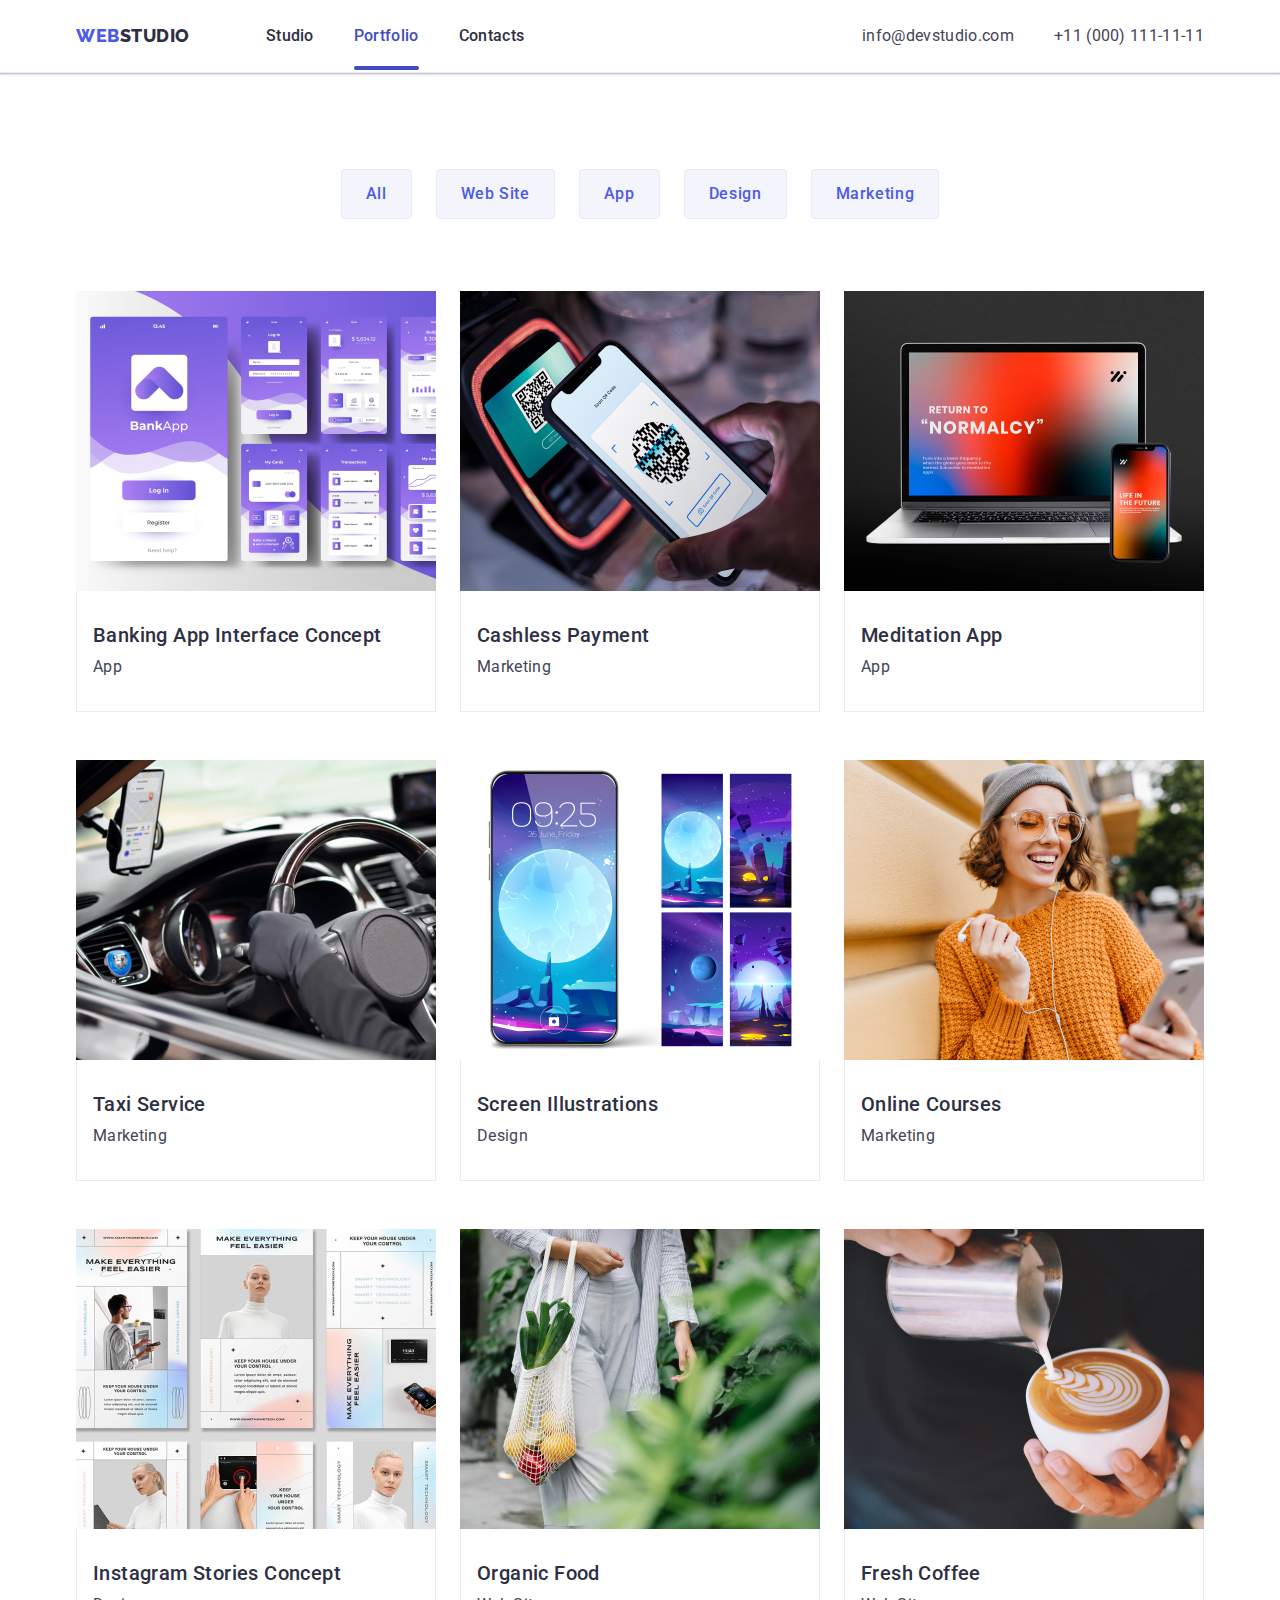
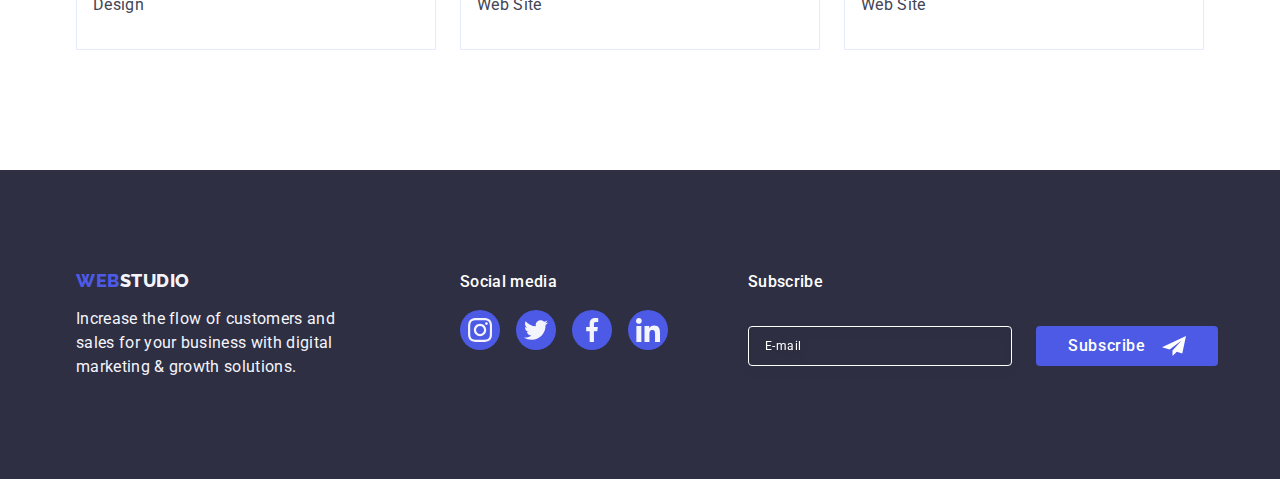
==== portfolio.html @ f56a8803 "Initial commit" ====
<!DOCTYPE html>
<html lang="en">
<head>
    <meta charset="UTF-8">
    <meta http-equiv="X-UA-Compatible" content="IE=edge">
    <meta name="viewport" content="width=device-width, initial-scale=1.0">
    <title>WebStudio</title>

    <!-- Fonts -->
    <link rel="preconnect" href="https://fonts.googleapis.com">
    <link rel="preconnect" href="https://fonts.gstatic.com" crossorigin>
    <link href="https://fonts.googleapis.com/css2?family=Raleway:wght@800&family=Roboto:wght@400;500;700;900&display=swap" rel="stylesheet">

    <link rel="stylesheet" href="./css/modern-normalize.min.css">
    <!-- Styles -->
    <link rel="stylesheet" href="./css/styles.css">
</head>
<body style="font-family: 'Roboto', sans-serif; color: #434455; background-color: #FFFFFF;">
    <!-- Header -->
    <header class="header">
        <div class="header-container container">

        <!-- Menu -->
        <nav class="nav">
            <a class="logo link" href="./index.html">Web<span class="text-link">Studio</span></a>
            <ul class="nav-menu list">
                <li>
                    <a href="./index.html" class="nav-item link">Studio</a>
                </li>
                <li>
                    <a href="./portfolio.html" class="active nav-item link">Portfolio</a>
                </li>
                <li>
                    <a href="" class="nav-item link">Contacts</a>
                </li>
            </ul>
        </nav>

        <address class="address" style="font-style: normal;">
            <ul class="address-list list">
                <li>
                    <a class="address-link link" href="mailto:info@devstudio.com">info@devstudio.com</a>
                </li>
                <li>
                    <a class="address-link link" href="tel:+110001111111">+11 (000) 111-11-11</a>
                </li>
            </ul>
        </address>
        </div>
    </header>

    <main>
        <!-- Section 1 -->
        <section class="section-portfolio section">
            <div class="container">
                <h1 class="visually-hidden">Portfolio</h1>

                <ul class="list-button section-list list">
                    <li>
                        <button type="button" class="btn link">All</button>
                    </li>

                    <li>
                        <button type="button" class="btn link">Web Site</button>
                    </li>

                    <li>
                        <button type="button" class="btn link">App</button>
                    </li>

                    <li>
                        <button type="button" class="btn link">Design</button>
                    </li>

                    <li>
                        <button type="button" class="btn link">Marketing</button>
                    </li>
                </ul>
            

            <!-- List -->
            <ul class="list-category section-list list">
                <li class="list-category-item">
                    <a class="link" href="">
                        <div class="overlay">
                            <img src="./images/backing-up.jpg" alt="Banking App Interface Concept, App" width="360">
                            <p class="overlay-text">
                                14 Stylish and User-Friendly App Design Concepts · Task Manager App · Calorie Tracker App · Exotic Fruit Ecommerce App · Cloud Storage App
                            </p>
                        </div>
                        <div class="app-container">
                            <h2 class="title-project">Banking App Interface Concept</h2>
                            <p class="text-description text-category">App</p>
                        </div>
                    </a>
                </li>

                <li class="list-category-item">
                    <a class="link" href="">
                        <div class="overlay">
                            <img src="./images/payment.jpg" alt="Banking App Interface Concept, App" width="360">
                            <p class="overlay-text">
                                14 Stylish and User-Friendly App Design Concepts · Task Manager App · Calorie Tracker App · Exotic Fruit Ecommerce App · Cloud Storage App
                            </p>
                        </div>
                        <div class="app-container">
                            <h2 class="title-project">Cashless Payment</h2>
                            <p class="text-description text-category">Marketing</p>
                        </div>
                    </a>
                </li>

                <li class="list-category-item">
                    <a class="link" href="">
                        <div class="overlay">
                            <img src="./images/meditation-app.jpg" alt="Meditation App, App" width="360">
                            <p class="overlay-text">
                                14 Stylish and User-Friendly App Design Concepts · Task Manager App · Calorie Tracker App · Exotic Fruit Ecommerce App · Cloud Storage App
                            </p>
                        </div>
                        <div class="app-container">
                            <h2 class="title-project">Meditation App</h2>
                            <p class="text-description text-category">App</p>
                        </div>
                    </a>
                </li>

                <li class="list-category-item">
                    <a class="link" href="">
                        <div class="overlay">
                            <img src="./images/taxi-app.jpg" alt="Taxi Service, Marketing" width="360">
                            <p class="overlay-text">
                                14 Stylish and User-Friendly App Design Concepts · Task Manager App · Calorie Tracker App · Exotic Fruit Ecommerce App · Cloud Storage App
                            </p>
                        </div>
                        <div class="app-container">
                            <h2 class="title-project">Taxi Service</h2>
                            <p class="text-description text-category">Marketing</p>
                        </div>
                    </a>
                </li>
            

                <li class="list-category-item">
                    <a class="link" href="">
                        <div class="overlay">
                            <img src="./images/illustrations.jpg" alt="Screen Illustrations, Design" width="360">
                            <p class="overlay-text">
                                14 Stylish and User-Friendly App Design Concepts · Task Manager App · Calorie Tracker App · Exotic Fruit Ecommerce App · Cloud Storage App
                            </p>
                        </div>
                        <div class="app-container">
                            <h2 class="title-project">Screen Illustrations</h2>
                            <p class="text-description text-category" >Design</p>
                        </div>         
                    </a>
                </li>

                <li class="list-category-item">
                    <a class="link" href="">
                        <div class="overlay">
                            <img src="./images/courses.jpg" alt="Online Courses, Marketing" width="360">
                            <p class="overlay-text">
                                14 Stylish and User-Friendly App Design Concepts · Task Manager App · Calorie Tracker App · Exotic Fruit Ecommerce App · Cloud Storage App
                            </p>
                        </div>
                        <div class="app-container">
                            <h2 class="title-project">Online Courses</h2>
                            <p class="text-description text-category">Marketing</p>
                        </div>
                    </a>
                </li>

                <li class="list-category-item">
                    <a class="link" href="">
                        <div class="overlay">
                            <img src="./images/instgram-design.jpg" alt="Instagram Stories Concept, Design" width="360">
                            <p class="overlay-text">
                                14 Stylish and User-Friendly App Design Concepts · Task Manager App · Calorie Tracker App · Exotic Fruit Ecommerce App · Cloud Storage App
                            </p>
                        </div>
                        <div class="app-container">
                            <h2 class="title-project">Instagram Stories Concept</h2>
                            <p class="text-description text-category">Design</p>
                        </div>
                    </a>
                </li>

                <li class="list-category-item">
                    <a class="link" href="">
                        <div class="overlay">
                            <img src="./images/food.jpg" alt="Organic Food, Web Site" width="360">
                            <p class="overlay-text">
                                14 Stylish and User-Friendly App Design Concepts · Task Manager App · Calorie Tracker App · Exotic Fruit Ecommerce App · Cloud Storage App
                            </p>
                        </div>
                        <div class="app-container">
                            <h2 class="title-project">Organic Food</h2>
                            <p class="text-description text-category">Web Site</p>
                        </div>
                    </a>
                </li>

                <li class="list-category-item">
                    <a class="link" href="">
                        <div class="overlay">
                            <img src="./images/coffee.jpg" alt="Fresh Coffee, Web Site" width="360">
                            <p class="overlay-text">
                                14 Stylish and User-Friendly App Design Concepts · Task Manager App · Calorie Tracker App · Exotic Fruit Ecommerce App · Cloud Storage App
                            </p>
                        </div>
                        <div class="app-container">
                            <h2 class="title-project">Fresh Coffee</h2>
                            <p class="text-description text-category">Web Site</p>
                        </div>
                    </a>
                </li>
            </ul>
            </div>
            
        </section>
    </main>

    <!-- Footer -->
    <footer class="footer">
        <div class="wrapper container">
            <div class="footer-container">
                <a class="logo  link" href="./index.html">Web<span class="text-link">Studio</span></a>
                <p class="footer-text">Increase the flow of customers and sales for your business with digital marketing & growth solutions.</p>
            </div>
    
            <!-- Socail links -->
            <div class="social-media">
                <p class="title-socials">Social media</p>
                <ul class="section-list list">
                    <li class="item-svg">
                        <a class="item-svg-link link" href="">
                            <svg class="icon" width="24" height="24">
                                <use href="./images/icons.svg#instagram"></use>
                            </svg>
                        </a>
                    </li>
                    <li class="item-svg">
                        <a class="item-svg-link link" href="">
                            <svg class="icon" width="24" height="24">
                                <use href="./images/icons.svg#twitter"></use>
                            </svg>
                        </a>
                    </li>
                    <li class="item-svg">
                        <a class="item-svg-link link" href="">
                            <svg class="icon" width="24" height="24">
                                <use href="./images/icons.svg#facebook"></use>
                            </svg>
                        </a>
                    </li>
                    <li class="item-svg">
                        <a class="item-svg-link link" href="">
                            <svg class="icon" width="24" height="24">
                                <use href="./images/icons.svg#linkendin"></use>
                            </svg>
                        </a>
                    </li>
                </ul>
            </div>

            <div class="footer-form">
                <p class="title-form">Subscribe</p>
                <form class="form">
                    <label class="form-label">
                        <input class="form-input" type="email" name="email" placeholder="E-mail">
                    </label>
    
                    <button class="btn btn-footer" type="submit">Subscribe
                        <svg class="icon" width="24" height="24">
                            <use href="./images/icons.svg#paper-fly"></use>
                        </svg>
                    </button>
                </form>
            </div>

            
        </div>
    </footer>
</body>
</html>
---- css/styles.css ----
:root {
  --primary-logo-color: #4D5AE5;
  --primary-color: #2E2F42;
  --secondary-color: #434455;
  --secondary-background-color: #F4F4FD;
  --hover-color: #404BBF;
}

body {
  background-color: #ffffff;
  color: var(--secondary-color);
}

h1, h2, h3, h4, h5, h6 {
  margin: 0;
  padding: 0;
  font-size: inherit;
  font-weight: inherit;
}

img{
  display: block;
}

p {
  margin: 0;
  padding: 0;
  font-size: inherit;
  line-height: inherit;
}

ul {
  margin: 0;
  padding: 0;
  list-style: none;
}

.header{
  padding: 24px 0;
  border-bottom: 1px solid #E7E9FC;
  box-shadow: 0px 2px 1px rgba(46, 47, 66, 0.08), 0px 1px 1px rgba(46, 47, 66, 0.16), 0px 1px 6px rgba(46, 47, 66, 0.08);
}

.header-container{
  display: flex;
  justify-content: space-between;
}

.container{
  max-width: 1158px;

  margin: 0 auto;
  padding: 0 15px;
}

.text-container{
  margin: 0 auto;
  text-align: center;
  padding: 32px 0px;
}

.app-container{
  padding: 32px 16px;
  border: 1px solid #e7e9fc;
  border-top: none;
}

.nav{
  display: flex;
  align-items: center;
}

.nav-menu, .address-list{
  display: flex;
  gap: 40px;
}


.logo.link {
  font-family: 'Raleway', sans-serif;
  font-style: normal;
  font-weight: 800;
  font-size: 18px;
  line-height: 1.17;
  letter-spacing: 0.03em;
  text-transform: uppercase;
  text-decoration: none;
  color: var(--primary-logo-color);

  margin-right: 76px;
}

.link {
  text-decoration: none;
}

.list,
.list::before{
  list-style: none;
  list-style-type: none;
}

.text-link {
  color: #2E2F42;
}


.nav-item.link{
  font-weight: 500;
  line-height: 1.5;
  letter-spacing: 0.02em;
  color: var(--primary-color);
  padding: 24px 0;
}




.nav-item.link:hover,
.nav-item.link:focus {
  color: var(--hover-color);
}

.address-link.link {
  color: #434455;
  font-family: "Roboto", sans-serif;
  font-size: 16px;
  line-height: 1.5em;
  font-weight: 400;
  letter-spacing: 0.02em;
  text-decoration: none;
  transition: color 250ms cubic-bezier(0.4, 0, 0.2, 1); 
}

.address-list{
  display: flex;
}

.address-link.link:hover,
.address-link.link:focus {
  color: var(--hover-color);
}

.btn{
  display: block;

  font-family: "Roboto", sans-serif;
  font-weight: 500;
  font-size: 16px;
  line-height: 1.5;
  letter-spacing: 0.04em;
  background-color: var(--secondary-background-color);
  cursor: pointer;
  color: #4D5AE5;
  border: 1px solid #e7e9fc;
  border-radius: 4px;
  padding: 12px 24px;
  transition: color 250ms cubic-bezier(0.4, 0, 0.2, 1), 
              background-color 250ms cubic-bezier(0.4, 0, 0.2, 1), 
              border-color 250ms cubic-bezier(0.4, 0, 0.2, 1), 
              box-shadow 250ms cubic-bezier(0.4, 0, 0.2, 1);
}

.section-portfolio .link:first-child{
  display: block;
  transition: color 250ms cubic-bezier(0.4, 0, 0.2, 1), 
              background-color 250ms cubic-bezier(0.4, 0, 0.2, 1), 
              border-color 250ms cubic-bezier(0.4, 0, 0.2, 1), 
              box-shadow 250ms cubic-bezier(0.4, 0, 0.2, 1);
}

.section-portfolio .link:first-child:hover{
  box-shadow: 0px 1px 6px rgba(46, 47, 66, 0.08), 0px 1px 1px rgba(46, 47, 66, 0.16), 0px 2px 1px rgba(46, 47, 66, 0.08);
}

.btn:hover, 
.btn:focus{
  background-color: var(--hover-color);
  color: #ffffff;
  border: 1px solid transparent;
  box-shadow: 0px 3px 1px rgba(0, 0, 0, 0.1), 0px 2px 1px rgba(0, 0, 0, 0.08), 0px 2px 2px rgba(0, 0, 0, 0.12);
  transition: color 250ms cubic-bezier(0.4, 0, 0.2, 1),
            background-color 250ms cubic-bezier(0.4, 0, 0.2, 1),
            box-shadow 250ms cubic-bezier(0.4, 0, 0.2, 1);
}

.list-button li:first-child .btn:hover {
  box-shadow: 0px 3px 1px rgba(0, 0, 0, 0.1), 0px 2px 1px rgba(0, 0, 0, 0.08), 0px 2px 2px rgba(0, 0, 0, 0.12);
}

.btn-orders,
.btn-footer{
  background-color: var(--primary-logo-color);
  color: #ffffff;
  margin-right: auto;
  margin-left: auto;
  padding: 16px 32px;
  min-width: 169px;
  height: 56px;
  border: none;
  box-shadow: none;
  transition: background-color 250ms cubic-bezier(0.4, 0, 0.2, 1);
}



.primary-section{
  background-image: linear-gradient(rgba(46, 47, 66, 0.7), rgba(46, 47, 66, 0.7)), url('../images/people-office.jpg');
  background-repeat: no-repeat;
  background-position: center;
  background-size: cover;
  max-width: 1440px;
  padding: 188px 0;
  transition: background-color 250ms cubic-bezier(0.4, 0, 0.2, 1);
  margin: 0 auto;
}

/* Active-pages */

.active{
  position: relative;
  margin-bottom: 20px;
  color: #404bbf !important; 
  transition: color 250ms cubic-bezier(0.4, 0, 0.2, 1);
}

.active::after{
  content: "";
  display: block;
  width: 100%;
  height: 4px;
  background-color: #404BBF;
  position: absolute;
  bottom: -1px;
  left: 0;
  border-radius: 2px;
}

.title {
  color: #ffffff;
  font-style: normal;
  font-weight: 700;
  font-size: 56px;
  line-height: 1.07;
  letter-spacing: 0.02em;
  text-align: center;
  max-width: 496px;
  margin: 0 auto 48px;
}

.title-section{
  font-family: 'Roboto', sans-serif;
  font-style: normal;
  font-weight: 700;
  font-size: 36px;
  line-height: 1.11;
  text-transform: capitalize;
  text-align: center;
  letter-spacing: 0.02em;
  color: var(--primary-color);
  margin-bottom: 72px;
}

.text-container .title-description{
  margin-bottom: 8px;
}

.title-description{
  font-family: 'Roboto', sans-serif;
  font-weight: 500;
  font-size: 20px;
  line-height: 1.2;
  letter-spacing: 0.02em;
  text-transform: capitalize;
  color: var(--primary-color);
}

.text-description{
  font-family: 'Roboto', sans-serif;
  font-size: 16px;
  line-height: 1.5;
  letter-spacing: 0.02em;
}

.text-category{
  color: #434455;
}

.title-project {
  font-family: 'Roboto', sans-serif;
  font-weight: 500;
  font-size: 20px;
  line-height: 1.2;
  letter-spacing: 0.02em;
  color: var(--primary-color);
}

.list-item{
  background-color: #FFFFFF;
  border-radius: 0px 0px 4px 4px;
  box-shadow: 0px 1px 6px rgba(46, 47, 66, 0.08), 0px 1px 1px rgba(46, 47, 66, 0.16), 0px 2px 1px rgba(46, 47, 66, 0.08);
}

.team {
  background-color: #F4F4FD;
}

.footer{
  background-color: #2E2F42;
  padding: 100px 0;
}

.footer-container{
  margin-right: 120px;
}

.footer .link{
  display: block;
  margin-bottom: 16px;
}

.footer .text-link{
  color: #F4F4FD;
}

.footer-text{
  letter-spacing: 0.02em;
  line-height: 1.5;
  color: #F4F4FD;
  width: 264px;

  margin-top: 16px;
}

.footer-form{
  margin-left: 80px;
}

.footer .form{
  display: flex;
  flex-direction: row;
  align-items: flex-end;
  gap: 24px;
}

.footer .form-label{
  color: #FFF;
  font-family: 'Roboto', sans-serif;
  font-size: 16px;
  font-weight: 500;
  line-height: 1.5;
  letter-spacing: 0.32px;
}

.footer .form-input{
  width: 264px;
  height: 40px;
  border: 1px solid #FFF;
  border-radius: 4px;
  filter: drop-shadow(0px 4px 4px rgba(0, 0, 0, 0.15));

  font-size: 12px;
  line-height: 1.5;
  letter-spacing: 0.04em;

  margin-top: 16px;
  padding: 8px 16px;
  color: #FFF;
}

.footer .form-input::placeholder{
  color: #FFF;
}

.footer .form-input[type="email"]{
  background: none;
}

.btn-footer{
  display: flex;
  justify-content: center;
  align-items: center;
  min-width: 165px;
  height: 40px;
  letter-spacing: 0.64px;
}

.btn-footer{
  font-family: 'Roboto', sans-serif;
  font-size: 16px;
  line-height: 1.5;
  letter-spacing: 0.04em;
  font-weight: 500;
}

.btn-footer .icon{
  fill: white;
  margin-left: 16px;
}



.wrapper{
  display: flex;
  align-items: baseline;
}


.section{
  padding: 120px 0;
}

.section:nth-child(3){
  padding-top: 0;
}

.section-list{
  display: flex;
  gap: 24px;
}

.section-list-item{
  flex-basis: 264px;
}

.section-portfolio.section{
  padding: 96px 0 120px;
}

.list-button{
  margin-bottom: 72px;
  justify-content: center;
}

.list-category{
  flex-wrap: wrap;
  row-gap: 48px; 
}

.visually-hidden {
  position: absolute;
  width: 1px;
  height: 1px;
  margin: -1px;
  border: 0;
  padding: 0;
  
  white-space: nowrap;
  clip-path: inset(100%);
  clip: rect(0 0 0 0);
  overflow: hidden;
}

.secondary-section .title-description{
  margin-bottom: 8px;
}

.section-portfolio .title-project{
  margin-bottom: 8px;
}

.backdrop {
  position: fixed;
  top: 0;
  left: 0;
  width: 100%;
  height: 100%;
  background-color: rgba(46, 47, 66, 0.4);
  transition: opacity 250ms cubic-bezier(0.4, 0, 0.2, 1),
    visibility 250ms cubic-bezier(0.4, 0, 0.2, 1);
}

.is-hidden {
  opacity: 0;
  visibility: hidden;
  pointer-events: none;
}

.modal {
  position: absolute;
  top: 50%;
  left: 50%;
  transform: translate(-50%, -50%) scale(1);
  z-index: 10;
  background-color: #FCFCFC;
  width: 408px;
  min-height: 584px;
  box-shadow: 0px 1px 1px rgba(0, 0, 0, 0.14), 0px 1px 3px rgba(0, 0, 0, 0.12), 0px 2px 1px rgba(0, 0, 0, 0.2);
  border-radius: 4px;
  transition: transform 250ms cubic-bezier(0.4, 0, 0.2, 1);
  padding: 72px 24px 24px 24px;
}



.close-button {
  position: absolute;
  top: 24px;
  right: 24px;
  padding: 0;

  width: 24px;
  height: 24px;
  border-radius: 50%;
  background-color: #E7E9FC;
  border: 1px solid rgba(0, 0, 0, 0.10);

  font-size: 20px;
  cursor: pointer;

  display: flex;
  justify-content: center;
  align-items: center;
  transition: background-color 250ms cubic-bezier(0.4, 0, 0.2, 1), border 250ms cubic-bezier(0.4, 0, 0.2, 1);
}

.close-button .modal-icon{
  fill: #2E2F42;
  transition: fill 250ms cubic-bezier(0.4, 0, 0.2, 1);;
}

.close-button:hover,
.close-button:focus {
  background-color: #404BBF;
  border: none;
}

.close-button:hover .modal-icon,
.close-button:focus .modal-icon {
  fill: #ffffff;
}


.section-icon-bg{
  background-color: #F4F4FD;
  width: 264px;
  height: 112px;
  border-radius: 4px;

  margin-bottom: 8px;

  display: flex;
  justify-content: center;
  align-items: center;
}

.section-icon-bg .icon{
  margin: 24px 0;
}

.list-svg{
  margin: 8px auto 0;
  display: flex;
  justify-content: center;
  gap: 24px;
}



.item-svg{
  width: 40px;
  height: 40px;;
  border-radius: 50%;
}

.team .item-svg-link{
  width: 100%;
  height: 100%;
  background-color: #4D5AE5;
  border-radius: 50%;

  display: flex;
  justify-content: center;
  align-items: center;

  transition: background-color 250ms cubic-bezier(0.4, 0, 0.2, 1);
}

.item-svg-link .icon {
  fill: #F4F4FD; 
}

.team .item-svg-link:hover,
.team .item-svg-link:focus{
  background-color: #404BBF;
  border-radius: 50%;
}

.item-svg:hover,
.item-svg:focus{
  background-color: #404BBF;
  transition: color 250ms cubic-bezier(0.4, 0, 0.2, 1),
            background-color 250ms cubic-bezier(0.4, 0, 0.2, 1),
            box-shadow 250ms cubic-bezier(0.4, 0, 0.2, 1);
}

.item-border{
  display: flex;
  justify-content: center;
  align-items: center;

  width: 100%;
  height: 88px;
  border: 1px solid #8E8F99;
  color: #8E8F99;
  border-radius: 4px;
  padding: 16px 32px;
  transition: border-color 250ms cubic-bezier(0.4, 0, 0.2, 1), color 250ms cubic-bezier(0.4, 0, 0.2, 1);
}

.item-border .icon{
  fill: currentColor;
}

.item-border:hover,
.item-border:focus {
  border-color: #404BBF;
  color: #404BBF;
}

.item-border:hover .icon,
.item-border:focus .icon{
  fill: #404BBF;
}

.social-media .section-list{
  gap: 16px;
}

.title-socials, .title-form{
  color: #fff;
  font-size: 16px;
  font-family: 'Roboto', sans-serif;
  font-style: normal;
  font-weight: 500;
  line-height: 24px;
  letter-spacing: 0.32px;
  margin-bottom: 16px;
}

.footer .item-svg{
  width: 40px;
  height: 40px;
  border-radius: 50%;
  transition: background-color 250ms cubic-bezier(0.4, 0, 0.2, 1);
}

.footer .item-svg-link{
  background-color: #4D5AE5;
  width: 100%;
  height: 100%;

  border-radius: 50%;

  display: flex;
  align-items: center;
  justify-content: center;
}

.footer .item-svg-link:first-child{
  transition: background-color 250ms cubic-bezier(0.4, 0, 0.2, 1)
}

.footer .item-svg-link:hover,
.footer .item-svg-link:focus{
  background-color: #31d0aa;;
}

.list-category-item {
  position: relative;
  overflow: hidden;
}

.list-category-item .link:first-child {
transition: box-shadow 250ms cubic-bezier(0.4, 0, 0.2, 1);
}
.app-container {
  position: relative;
  z-index: 1;
}


.list-category-item:focus,
.list-category-item:hover{
box-shadow: 0px 2px 1px 0px rgba(46, 47, 66, 0.08), 0px 1px 1px 0px rgba(46, 47, 66, 0.16), 0px 1px 6px 0px rgba(46, 47, 66, 0.08);
transition: box-shadow 250ms cubic-bezier(0.4, 0, 0.2, 1);
}

.section-portfolio link{
display: block;
transition: box-shadow 250ms cubic-bezier(0.4, 0, 0.2, 1);
transform: translateY(0%);
}

.section-portfolio link:hover{
  box-shadow: 0px 1px 6px rgba(46, 47, 66, 0.08), 0px 1px 1px rgba(46, 47, 66, 0.16), 0px 2px 1px rgba(46, 47, 66, 0.08);
}



.list-category-item:first-child{
  transition: box-shadow 250ms cubic-bezier(0.4, 0, 0.2, 1);
}

.overlay{
  position: relative;
  overflow: hidden;
  width: 360px;
  height: 300px;
  box-sizing: border-box;
}

.parent{
width: 100%;
}

.overlay-text {
  box-sizing: border-box;
  position: absolute;
  top: 0;
  font-size: 16px;
  line-height: 1.5;
  letter-spacing: 0.02em;
  color: #F4F4FD;
  background-color: #4D5AE5;
  padding: 40px 32px;
  width: 100%;
  height: 100%;
  transform: translateY(100%);
  transition: transform 250ms cubic-bezier(0.4, 0, 0.2, 1);
}

.list-category-item:hover .overlay-text {
  transform: translateY(0%);
}


.list-customers-item:first-child{
  width: calc((100% - 120px) / 6);
}

.modal .form-label{
  display: block;
  flex-direction: column;
  width: 360px;
  margin-bottom: 4px;

  font-family: 'Roboto', sans-serif;
  font-size: 12px;
  font-weight: 400;
  line-height: 1.17; 
  letter-spacing: 0.04em;
  color: #8E8F99;
}

.input-with-icon {
  position: relative;
}

.input-with-icon .form-input{
  width: 100%;
  height: 40px;
  border: 1px solid rgba(46, 47, 66, 0.4); 
  border-radius: 4px;
  background-color: transparent; 
  outline: transparent;

  padding: 8px 16px;
  transition: border-color 250ms cubic-bezier(0.4, 0, 0.2, 1);
}

.input-with-icon .form-input:hover,
.input-with-icon .form-input:focus{
  border-color: var(--primary-logo-color);
}

.input-with-icon input[type="text"]:hover + .input-icon,
.input-with-icon input[type="tel"]:hover + .input-icon,
.input-with-icon input[type="email"]:hover + .input-icon,
.input-with-icon input[type="text"]:focus + .input-icon,
.input-with-icon input[type="tel"]:focus + .input-icon,
.input-with-icon input[type="email"]:focus + .input-icon {
  fill: var(--primary-logo-color); 
}



.input-with-icon .form-input[type="text"],
.input-with-icon .form-input[type="tel"],
.input-with-icon .form-input[type="email"]{
  padding-left: 38px;
}

.modal textarea.form-input {
  font-size: 12px;
  line-height: 1.17;
  letter-spacing: 0.04em;
  color: rgba(46, 47, 66, 0.4);

  resize: none;
  margin-top: 4px;
  width: 100%;
  min-height: 120px;
  border: 1px solid rgba(46, 47, 66, 0.40);
  border-radius: 4px;
  background-color: transparent;
  padding: 8px 16px;
  outline: transparent;
  transition: border-color 250ms cubic-bezier(0.4, 0, 0.2, 1);
}

.modal textarea.form-input:hover,
.modal textarea.form-input:focus{
  border-color: var(--primary-logo-color); 
}

.modal textarea.form-input:hover::placeholder,
.modal textarea.form-input:focus::placeholder{
  fill: #4D5AE5;
}

.input-icon {
  position: absolute;
  top: 50%;
  left: 16px;
  transform: translateY(-50%);
  width: 16px;
  height: 16px;
  color: #2E2F42;
  transition: fill 250ms cubic-bezier(0.4, 0, 0.2, 1);
}


.privacy-policy-link:hover {
  text-decoration: none;
}

.checkbox-label {
  align-items: center;
  font-family: 'Roboto', sans-serif;
  font-size: 12px;
  font-weight: 400;
  line-height: 1.17;
  letter-spacing: 0.04em;
  color: #8E8F99;
}

.hidden-checkbox {
  display: none;
}


.hidden-checkbox:checked + .checkbox-icon {
  background-color: #404BBF;
  fill: #f4f4f4;
}

.modal .btn-orders{
  margin-top: 24px;
}

.modal .modal-title {
  text-align: center;
  font-family: 'Roboto', sans-serif;
  font-size: 16px;
  font-weight: 500;
  line-height: 1.5;
  letter-spacing: 0.02em;
  color: #2E2F42;
  margin-bottom: 16px;
}

.modal .form .form-container{
  margin-bottom: 8px; 
}

.modal .form .form-container:nth-child(4){
  margin-bottom: 16px;
}

.modal .form .form-container:nth-child(5){
  margin-bottom: 24px;
}

.checkbox-span {
  width: 16px;
  height: 16px;
  border: 1px solid rgba(46, 47, 66, 0.4);
  border-radius: 2px;
  transition: background-color 250ms cubic-bezier(0.4, 0, 0.2, 1), border 250ms cubic-bezier(0.4, 0, 0.2, 1), fill 250ms cubic-bezier(0.4, 0, 0.2, 1);
  display: inline-flex;
  align-items: center;
  justify-content: center;
  fill: transparent;
  margin-right: 8px;
}


.form-checkbox:checked + .checkbox-label .checkbox-span {
  background-color: #404bbf;
  border: none;
  fill: #F4F4FD;
}

.checkbox-icon {
  width: 10px;
  height: 8px;
}

.privacy-policy-link {
  color: #4d5ae5;
  margin-left: 5px;
}
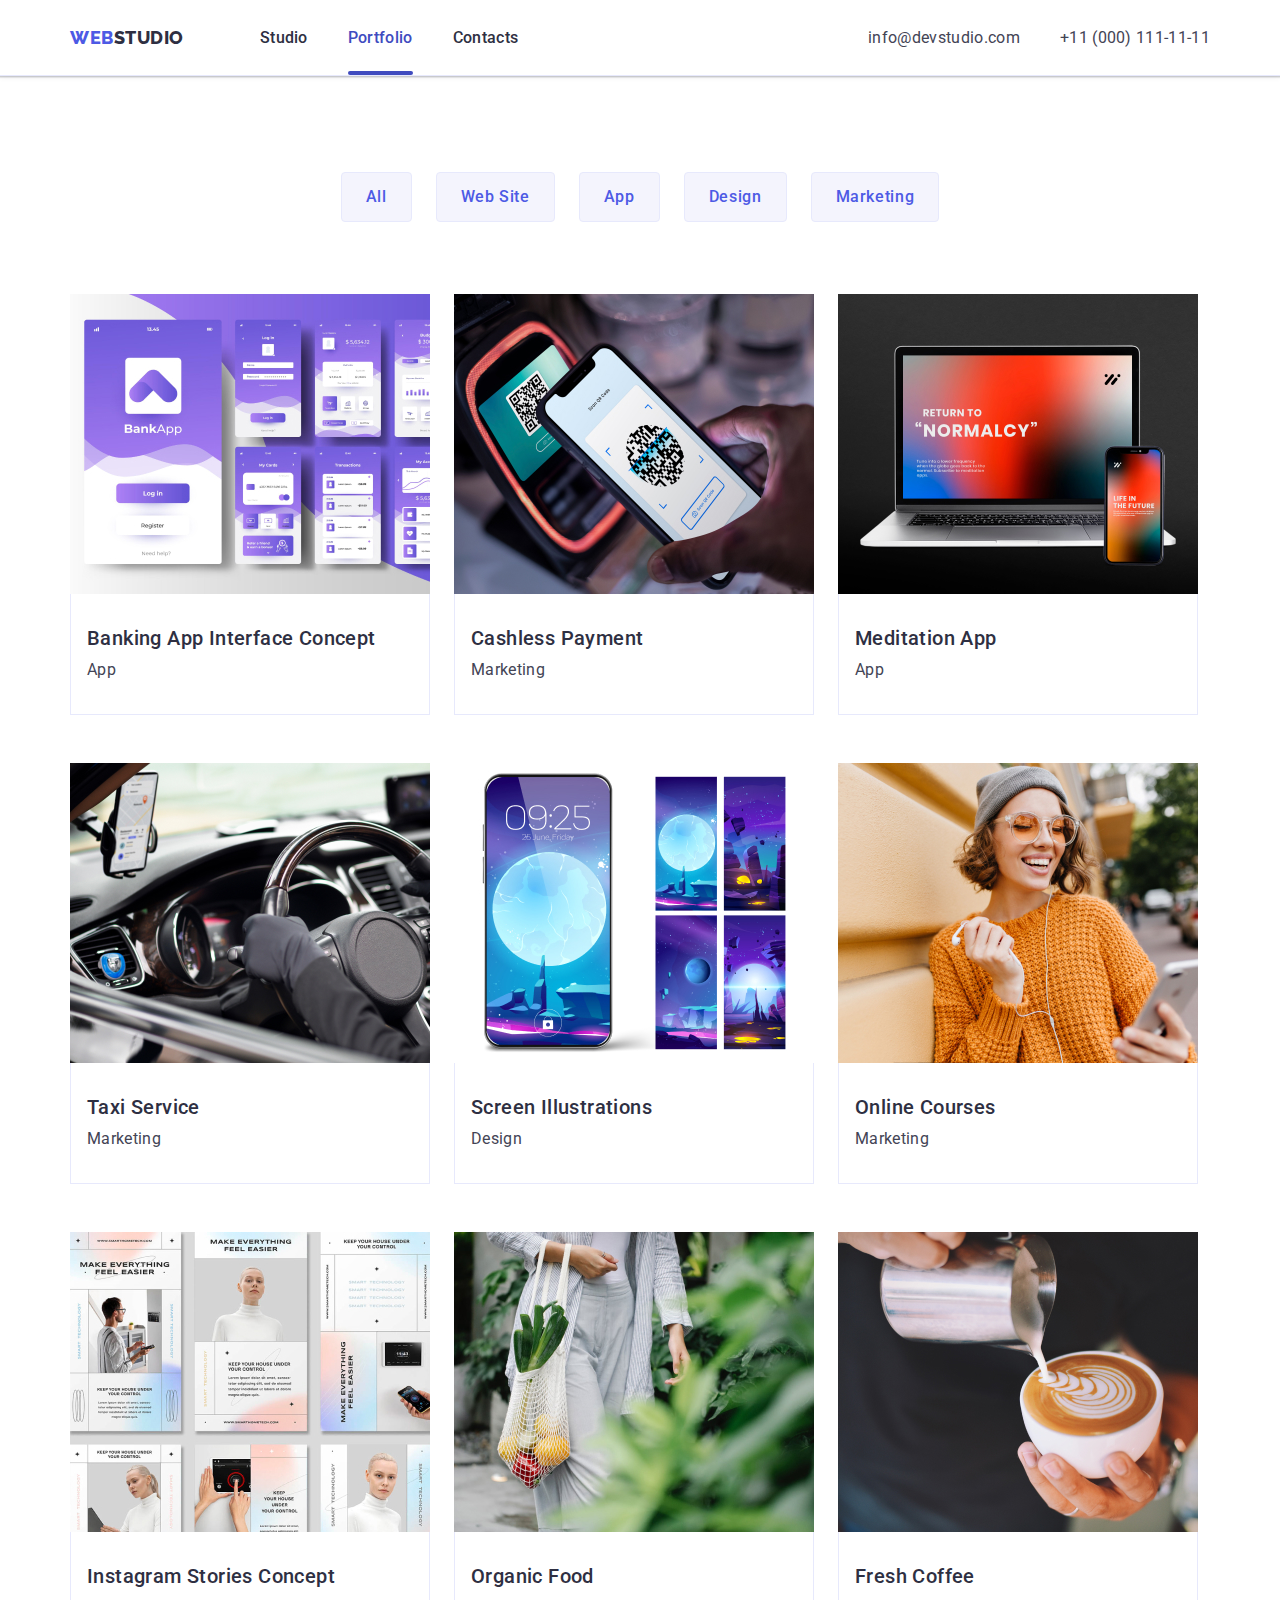
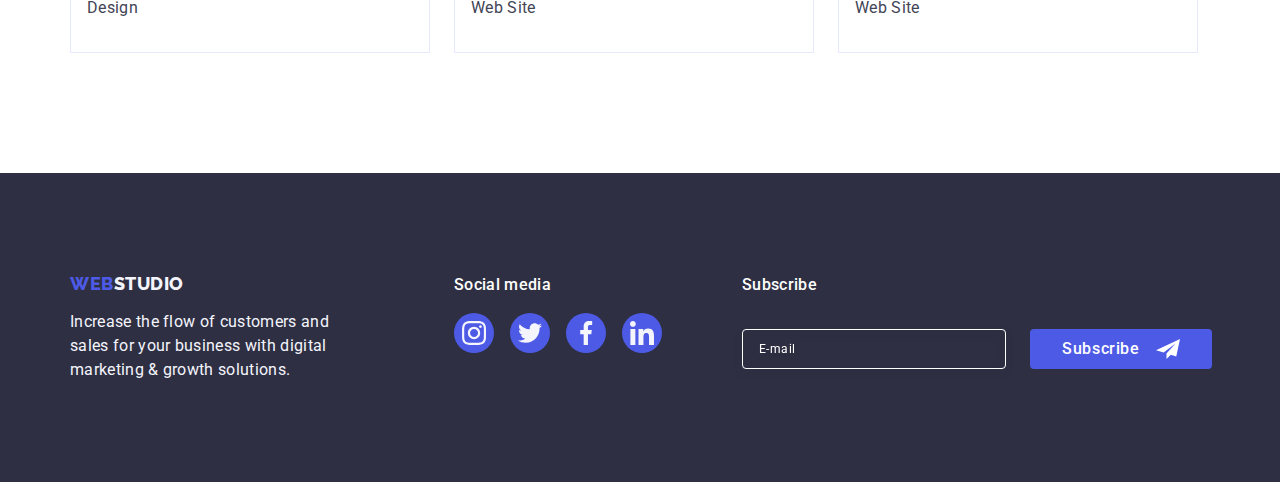
==== commit 12cf8fe2: "update" ====
--- a/portfolio.html
+++ b/portfolio.html
@@ -46,6 +46,11 @@
                 </li>
             </ul>
         </address>
+        <button class="menu-toggle js-open-menu" aria-expanded="false" aria-controls="mobile-menu">
+            <svg class="icon" width="32" height="22">
+                <use href="./images/icons.svg#icon-menu-burger"></use>
+            </svg>
+        </button>
         </div>
     </header>
 
@@ -282,5 +287,57 @@
             
         </div>
     </footer>
+
+    <div class="menu-container js-menu-container">
+        <button class="close-button menu-toggle js-close-menu">
+            <svg class="modal-icon icon" width="8" height="8">
+                <use href="./images/icons.svg#close"></use>
+            </svg>
+          </button>    
+
+          <ul class="mobile-menu">
+            <li><a href="./index.html" class="link">Studio</a></li>
+            <li><a href="./portfolio.html" class="link">Portfolio</a></li>
+            <li><a href="" class="link">Contacts</a></li>
+          </ul>
+
+          <ul class="list">
+              <li><a href="tel:+110001111111" class="link">+11 (000) 111-11-11</a></li>
+              <li><a href="mailto:info@devstudio.com" class="link">info@devstudio.com</a></li>
+          </ul>
+
+          <ul class="section-list list">
+            <li class="item-svg">
+                <a class="item-svg-link link" href="">
+                    <svg class="icon" width="24" height="24">
+                        <use href="./images/icons.svg#instagram"></use>
+                    </svg>
+                </a>
+            </li>
+            <li class="item-svg">
+                <a class="item-svg-link link" href="">
+                    <svg class="icon" width="24" height="24">
+                        <use href="./images/icons.svg#twitter"></use>
+                    </svg>
+                </a>
+            </li>
+            <li class="item-svg">
+                <a class="item-svg-link link" href="">
+                    <svg class="icon" width="24" height="24">
+                        <use href="./images/icons.svg#facebook"></use>
+                    </svg>
+                </a>
+            </li>
+            <li class="item-svg">
+                <a class="item-svg-link link" href="">
+                    <svg class="icon" width="24" height="24">
+                        <use href="./images/icons.svg#linkendin"></use>
+                    </svg>
+                </a>
+            </li>
+        </ul>
+    </div>
+
+    <script src="./js/mobile-menu.js"></script>
 </body>
 </html>
--- a/css/styles.css
+++ b/css/styles.css
@@ -37,7 +37,7 @@
 }
 
 .header{
-  padding: 24px 0;
+  padding: 25.5px 0;
   border-bottom: 1px solid #E7E9FC;
   box-shadow: 0px 2px 1px rgba(46, 47, 66, 0.08), 0px 1px 1px rgba(46, 47, 66, 0.16), 0px 1px 6px rgba(46, 47, 66, 0.08);
 }
@@ -87,7 +87,9 @@
   text-transform: uppercase;
   text-decoration: none;
   color: var(--primary-logo-color);
-
+}
+
+.nav .logo.link{
   margin-right: 76px;
 }
 
@@ -111,7 +113,6 @@
   line-height: 1.5;
   letter-spacing: 0.02em;
   color: var(--primary-color);
-  padding: 24px 0;
 }
 
 
@@ -126,7 +127,7 @@
   color: #434455;
   font-family: "Roboto", sans-serif;
   font-size: 16px;
-  line-height: 1.5em;
+  line-height: 1.5;
   font-weight: 400;
   letter-spacing: 0.02em;
   text-decoration: none;
@@ -232,7 +233,7 @@
   height: 4px;
   background-color: #404BBF;
   position: absolute;
-  bottom: -1px;
+  bottom: -28px;
   left: 0;
   border-radius: 2px;
 }
@@ -490,29 +491,6 @@
   border-radius: 4px;
   transition: transform 250ms cubic-bezier(0.4, 0, 0.2, 1);
   padding: 72px 24px 24px 24px;
-}
-
-
-
-.close-button {
-  position: absolute;
-  top: 24px;
-  right: 24px;
-  padding: 0;
-
-  width: 24px;
-  height: 24px;
-  border-radius: 50%;
-  background-color: #E7E9FC;
-  border: 1px solid rgba(0, 0, 0, 0.10);
-
-  font-size: 20px;
-  cursor: pointer;
-
-  display: flex;
-  justify-content: center;
-  align-items: center;
-  transition: background-color 250ms cubic-bezier(0.4, 0, 0.2, 1), border 250ms cubic-bezier(0.4, 0, 0.2, 1);
 }
 
 .close-button .modal-icon{
@@ -736,9 +714,9 @@
 }
 
 
-.list-customers-item:first-child{
+/* .list-customers-item:first-child{
   width: calc((100% - 120px) / 6);
-}
+} */
 
 .modal .form-label{
   display: block;
@@ -912,3 +890,302 @@
   color: #4d5ae5;
   margin-left: 5px;
 }
+
+.container {
+  min-width: 320px;
+  max-width: 1170px;
+  padding-left: 15px;
+  padding-right: 15px;
+  margin-left: auto;
+  margin-right: auto;
+}
+
+.page-header {
+  box-shadow: 0px 2px 4px -1px rgb(0 0 0 / 20%),
+    0px 4px 5px 0px rgb(0 0 0 / 14%), 0px 1px 10px 0px rgb(0 0 0 / 12%);
+}
+
+.page-header .container {
+  min-height: 80px;
+  display: flex;
+  align-items: center;
+  justify-content: flex-end;
+}
+
+.menu {
+  display: flex;
+  padding: 0;
+  margin: 0;
+  list-style: none;
+}
+
+.menu .link {
+  padding: 10px;
+  color: inherit;
+  text-decoration: none;
+}
+
+.menu .link:hover,
+.menu .link:focus {
+  text-decoration: underline;
+}
+
+.menu-toggle {
+  display: flex;
+  align-items: center;
+  justify-content: center;
+
+  margin: 0;
+  padding: 0;
+  background-color: transparent;
+  cursor: pointer;
+  border: none;
+  border-radius: 50%;
+  outline: none;
+}
+
+.close-button {
+  position: absolute;
+  top: 24px;
+  right: 24px;
+  padding: 0;
+
+  width: 24px;
+  height: 24px;
+  border-radius: 50%;
+  background-color: #E7E9FC;
+  border: 1px solid rgba(0, 0, 0, 0.10);
+
+  font-size: 20px;
+  cursor: pointer;
+
+  display: flex;
+  justify-content: center;
+  align-items: center;
+  transition: background-color 250ms cubic-bezier(0.4, 0, 0.2, 1), border 250ms cubic-bezier(0.4, 0, 0.2, 1);
+}
+
+
+.menu-container {
+  position: fixed;
+  top: 0;
+  left: 0;
+  width: 100vw;
+  height: 100vh;
+  padding: 0 40px;
+  background-color: #FFF;
+  z-index: 999;
+
+  transform: translateX(100%);
+  transition: transform 250ms ease-in-out;
+}
+
+.menu-container.is-open {
+  transform: translateX(0);
+}
+
+.menu-container .menu-toggle {
+  position: absolute;
+  top: 24px;
+  right: 24px;
+  color: #fff;
+}
+
+.mobile-menu {
+  padding: 0;
+  margin: 80px 0 0;
+  list-style: none;
+  display: flex;
+  flex-direction: column;
+  gap: 40px;
+}
+
+.mobile-menu .link {
+  display: block;
+  color: #2E2F42;
+  text-decoration: none;
+  font-size: 36px;
+  font-weight: 700;
+  letter-spacing: 0.02em;
+  text-transform: capitalize;
+  transition: color 250ms cubic-bezier(0.4, 0, 0.2, 1);
+}
+
+.mobile-menu .link:hover,
+.mobile-menu .link:focus{
+  color: #404BBF;
+}
+
+/* Media viewports */
+
+@media (max-width: 1158px) {
+
+  .section:nth-child(3){
+    display: none;
+  }
+
+  .section-list{
+    max-width: 736px;
+    flex-wrap: wrap;
+    justify-content: center;
+    align-items: center;
+    gap: 72px 24px;
+    margin: 0 auto;
+  }
+
+  .secondary-section .section-list-item{
+    flex-basis: 356px;
+    width: calc((100% - 356px)/2);
+  }
+
+  .secondary-section .title-description{
+    font-weight: 700;
+    font-size: 32px;
+    letter-spacing: 0.045em;
+    line-height: 0.9;
+  }
+
+  .team .section-list{
+    gap: 64px 24px;
+  }
+
+  .section-icon-bg{
+    display: none;
+  }
+
+
+  .footer .container{
+    flex-wrap: wrap;
+    align-items: center;
+    justify-content: center;
+    gap: 72px 24px;
+  }
+
+  
+  .footer-container,
+  .footer-form{
+    margin-left: 0;
+    margin-right: 0;
+  }
+
+  .footer-form{
+    margin-left: -15px;
+  }
+
+  .list-button{
+    gap: 24px;
+    margin-bottom: 64px;
+  }
+
+  .list-category{
+    gap: 72px 12px;
+  }
+}
+
+@media (max-width: 875px) {
+
+  .header{
+    padding: 12px 0;
+  }
+
+  .address-list{
+    flex-direction: column;
+    gap: 12px;
+  }
+
+  .address-link.link{
+    font-size: 12px;
+  }
+
+}
+
+@media (min-width: 645px) {
+  .menu-toggle {
+    display: none;
+  }
+}
+
+@media (max-width: 644px){
+  .nav-menu,
+  .address-list {
+    display: none;
+  }
+
+  .menu-container .item-svg-link{
+    background-color: #4D5AE5;
+    width: 100%;
+    height: 100%;
+    border-radius: 50%;
+    display: flex;
+    align-items: center;
+    justify-content: center;
+  }
+
+  .menu-container .item-svg-link:hover,
+  .menu-container .item-svg-link:focus {
+    background-color: #404BBF;
+}
+}
+
+@media (max-width: 525px){
+  .title{
+    font-size: 36px;
+  }
+
+  .secondary-section .section-list-item{
+    flex-basis: 396px;
+  }
+
+  .secondary-section .title-description {
+    text-align: center;
+  }
+
+
+
+  .wrapper{
+    flex-direction: column;
+  }
+
+  .footer-container .logo{
+    text-align: center;
+    margin: 0 auto;
+  }
+  
+  .title-socials{
+    text-align: center;
+  }
+
+  .footer-form .title-form{
+    text-align: center;
+  }
+
+  .footer-form .form{
+    flex-direction: column;
+  }
+}
+
+@media (max-width: 428px){
+  .modal{
+    width: 392px;
+    padding-left: 16px;
+    padding-right: 16px;
+  }
+
+  .modal .btn-orders{
+    width: 105px !important;
+    min-height: 24px;
+  }
+
+  .privacy-policy-link{
+    margin-left: 0;
+  }
+
+  .list-button{
+    
+  }
+}
+
+
+
+
+
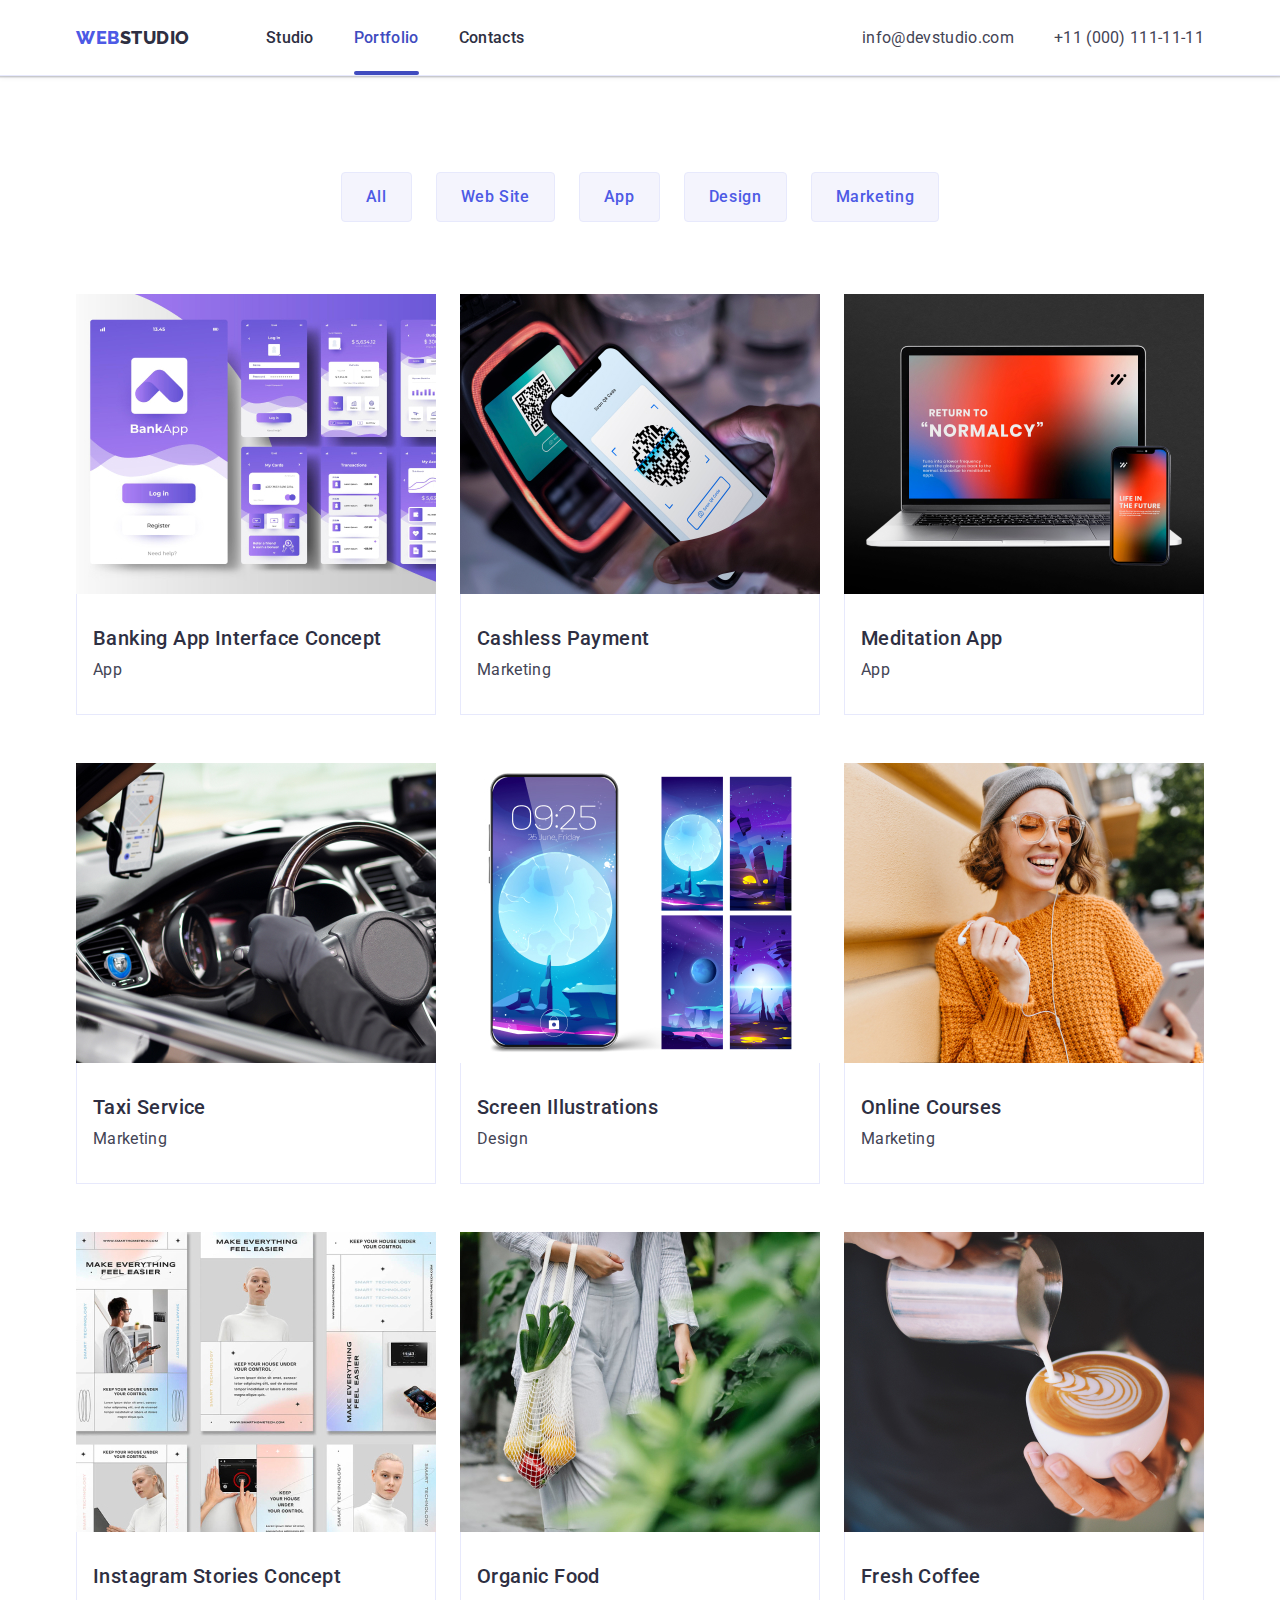
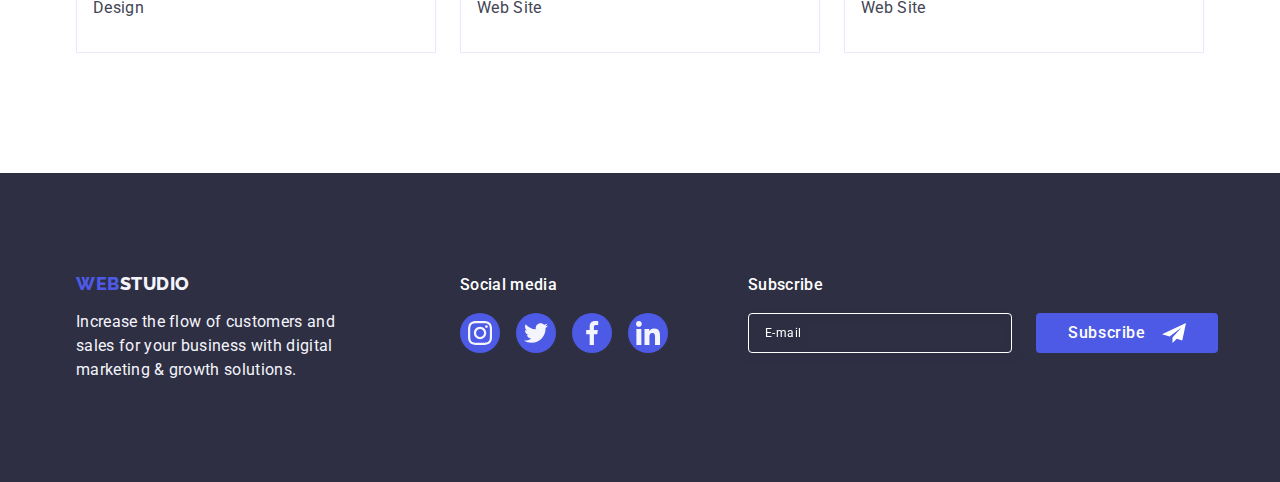
==== commit 262c2ca3: "update" ====
--- a/portfolio.html
+++ b/portfolio.html
@@ -297,16 +297,20 @@
 
           <ul class="mobile-menu">
             <li><a href="./index.html" class="link">Studio</a></li>
-            <li><a href="./portfolio.html" class="link">Portfolio</a></li>
+            <li><a href="./portfolio.html" class="active-mobile link">Portfolio</a></li>
             <li><a href="" class="link">Contacts</a></li>
           </ul>
 
-          <ul class="list">
-              <li><a href="tel:+110001111111" class="link">+11 (000) 111-11-11</a></li>
-              <li><a href="mailto:info@devstudio.com" class="link">info@devstudio.com</a></li>
+          <ul class="address-list-mobile list">
+              <li>
+                  <a href="tel:+110001111111" class="address-link-mobile special link">+11 (000) 111-11-11</a>
+                </li>
+              <li>
+                  <a href="mailto:info@devstudio.com" class="address-link-mobile link">info@devstudio.com</a>
+                </li>
           </ul>
 
-          <ul class="section-list list">
+          <ul class="social-list-mobile section-list list">
             <li class="item-svg">
                 <a class="item-svg-link link" href="">
                     <svg class="icon" width="24" height="24">
--- a/css/styles.css
+++ b/css/styles.css
@@ -45,13 +45,6 @@
 .header-container{
   display: flex;
   justify-content: space-between;
-}
-
-.container{
-  max-width: 1158px;
-
-  margin: 0 auto;
-  padding: 0 15px;
 }
 
 .text-container{
@@ -301,6 +294,7 @@
   background-color: #FFFFFF;
   border-radius: 0px 0px 4px 4px;
   box-shadow: 0px 1px 6px rgba(46, 47, 66, 0.08), 0px 1px 1px rgba(46, 47, 66, 0.16), 0px 2px 1px rgba(46, 47, 66, 0.08);
+  width: 100%;
 }
 
 .team {
@@ -316,10 +310,6 @@
   margin-right: 120px;
 }
 
-.footer .link{
-  display: block;
-  margin-bottom: 16px;
-}
 
 .footer .text-link{
   color: #F4F4FD;
@@ -365,7 +355,6 @@
   line-height: 1.5;
   letter-spacing: 0.04em;
 
-  margin-top: 16px;
   padding: 8px 16px;
   color: #FFF;
 }
@@ -419,10 +408,6 @@
 .section-list{
   display: flex;
   gap: 24px;
-}
-
-.section-list-item{
-  flex-basis: 264px;
 }
 
 .section-portfolio.section{
@@ -512,7 +497,7 @@
 
 .section-icon-bg{
   background-color: #F4F4FD;
-  width: 264px;
+  width: 100%;
   height: 112px;
   border-radius: 4px;
 
@@ -521,10 +506,6 @@
   display: flex;
   justify-content: center;
   align-items: center;
-}
-
-.section-icon-bg .icon{
-  margin: 24px 0;
 }
 
 .list-svg{
@@ -573,6 +554,10 @@
             box-shadow 250ms cubic-bezier(0.4, 0, 0.2, 1);
 }
 
+.list-customers-item{
+  width: calc((100% - 48px)/6);
+}
+
 .item-border{
   display: flex;
   justify-content: center;
@@ -583,7 +568,6 @@
   border: 1px solid #8E8F99;
   color: #8E8F99;
   border-radius: 4px;
-  padding: 16px 32px;
   transition: border-color 250ms cubic-bezier(0.4, 0, 0.2, 1), color 250ms cubic-bezier(0.4, 0, 0.2, 1);
 }
 
@@ -893,7 +877,7 @@
 
 .container {
   min-width: 320px;
-  max-width: 1170px;
+  max-width: 1158px;
   padding-left: 15px;
   padding-right: 15px;
   margin-left: auto;
@@ -1016,26 +1000,65 @@
   color: #404BBF;
 }
 
+.active-mobile{
+  color: #404BBF !important;
+}
+
+.wrapper-footer{
+  display: flex;
+  flex-direction: row;
+}
 /* Media viewports */
 
+
 @media (max-width: 1158px) {
 
-  .section:nth-child(3){
+  .header{
+    padding: 12px 0;
+  }
+
+  .address-list{
+    flex-direction: column;
+    gap: 12px;
+  }
+
+  .address-link.link{
+    font-size: 12px;
+  }
+
+  .section:nth-child(3),
+  .section-icon-bg{
     display: none;
   }
 
+  .secondary-section .container,
+  .section-portfolio .container{
+    min-width: 351px;
+    max-width: 736px;
+  }
+
+  .team .container,
+  .customers .container,
+  .footer .container{
+    max-width: 552px;
+  }
+
+  .team .container{
+    max-width: 582px;
+  }
+
+  .header-container{
+    max-width: 100%;
+  }
+
+
   .section-list{
-    max-width: 736px;
     flex-wrap: wrap;
-    justify-content: center;
-    align-items: center;
     gap: 72px 24px;
-    margin: 0 auto;
-  }
-
-  .secondary-section .section-list-item{
-    flex-basis: 356px;
-    width: calc((100% - 356px)/2);
+  }
+
+  .secondary-section .section-list .section-list-item{
+    width: calc((100% - 24px)/2);
   }
 
   .secondary-section .title-description{
@@ -1045,31 +1068,36 @@
     line-height: 0.9;
   }
 
-  .team .section-list{
-    gap: 64px 24px;
-  }
-
-  .section-icon-bg{
-    display: none;
-  }
-
-
-  .footer .container{
+
+  .list-customers-item{
+    width: calc((100% - 48px)/3);
+  }
+  /* .team .section-list{
+    justify-content: space-between;
+  } */
+
+  .list-item{
+    width: calc((100% - 24px)/2);
+  }
+
+  
+  
+  .wrapper{
     flex-wrap: wrap;
-    align-items: center;
-    justify-content: center;
-    gap: 72px 24px;
-  }
-
-  
-  .footer-container,
-  .footer-form{
+    gap: 72px;
+  }
+
+  .footer-container{
+    margin-right: 24px;
+  }
+
+  .social-media .section-list{
+    flex-direction: row;
+    flex-wrap: nowrap;
+  }
+
+  .footer .footer-form{
     margin-left: 0;
-    margin-right: 0;
-  }
-
-  .footer-form{
-    margin-left: -15px;
   }
 
   .list-button{
@@ -1077,26 +1105,104 @@
     margin-bottom: 64px;
   }
 
-  .list-category{
-    gap: 72px 12px;
-  }
-}
-
-@media (max-width: 875px) {
-
-  .header{
-    padding: 12px 0;
-  }
-
-  .address-list{
+  .list-category-item{
+    width: calc((100% - 24px)/2);
+  }
+}
+
+@media (max-width:767px){
+  .secondary-section .section-list,
+  .wrapper-footer{
     flex-direction: column;
-    gap: 12px;
-  }
-
-  .address-link.link{
-    font-size: 12px;
-  }
-
+  }
+
+  .footer .container{
+    max-width: 398px;
+  }
+
+  .footer .wrapper{
+    justify-content: center;
+  }
+
+  .footer-container{
+    text-align: center;
+    margin-bottom: 72px;
+  }
+
+  .footer-container .footer-text{
+    width: 268px;
+    text-align: justify;
+  }
+
+  .title-socials{
+    text-align: center;
+  }
+  
+  .social-media .section-list{
+    justify-content: center;
+  }
+
+  .footer .form{
+    flex-direction: column;
+  }
+
+  .title-form{
+    text-align: center;
+  }
+
+  .footer .form-input{
+    width: 396px;
+  }
+
+  .title{
+    font-size: 36px;
+  }
+
+  .secondary-section .container,
+  .section-portfolio .container{
+    max-width: 396px;
+  }
+
+  .secondary-section .section-list .section-list-item{
+    width: 100%;
+    margin-bottom: 72px !important;
+  }
+
+  .secondary-section .section-list .section-list-item:last-child{
+    margin-bottom: 0 !important;
+  }
+
+  .secondary-section .title-description{
+    text-align: center;
+  }
+
+  .customers .container{
+    max-width: 396px;
+  }
+
+  .list-customers-item{
+    width: calc((100% - 24px)/2);
+  }
+
+  .team .container{
+    max-width: 264px;
+    margin: 0 auto;
+    padding: 0 28px;
+  }
+
+  .team .section-list{
+    justify-content: initial;
+  }
+
+  .list-item{
+    width: 100%;
+  }
+
+
+
+  .list-category-item{
+    width: 100%;
+  }
 }
 
 @media (min-width: 645px) {
@@ -1106,6 +1212,7 @@
 }
 
 @media (max-width: 644px){
+
   .nav-menu,
   .address-list {
     display: none;
@@ -1124,44 +1231,41 @@
   .menu-container .item-svg-link:hover,
   .menu-container .item-svg-link:focus {
     background-color: #404BBF;
-}
-}
-
-@media (max-width: 525px){
-  .title{
+  }
+
+  .address-list-mobile{
+    display: flex;
+    gap: 40px;
+    flex-direction: column;
+    flex-wrap: nowrap;
+    margin: 0 auto;
+    margin-top: 284px;
+    margin-bottom: 48px;
+    white-space: nowrap;
+  }
+
+  .address-link-mobile.special{
     font-size: 36px;
-  }
-
-  .secondary-section .section-list-item{
-    flex-basis: 396px;
-  }
-
-  .secondary-section .title-description {
-    text-align: center;
-  }
-
-
-
-  .wrapper{
-    flex-direction: column;
-  }
-
-  .footer-container .logo{
-    text-align: center;
-    margin: 0 auto;
+    font-weight: 700;
+    line-height: 1.1;
+    letter-spacing: 0.045em;
+    color: #4D5AE5;
+  }
+
+  .address-link-mobile{
+    font-family: 'Roboto', sans-serif;
+    font-size: 20px;
+    font-weight: 500;
+    line-height: 1.2;
+    letter-spacing: 0.025em;
+    color: #434455;
+  }
+
+  .menu-container .social-list-mobile{
+    gap: 56px;
   }
   
-  .title-socials{
-    text-align: center;
-  }
-
-  .footer-form .title-form{
-    text-align: center;
-  }
-
-  .footer-form .form{
-    flex-direction: column;
-  }
+  
 }
 
 @media (max-width: 428px){
@@ -1185,7 +1289,39 @@
   }
 }
 
-
-
-
-
+@media (min-width: 769px) and (max-width: 1400px){
+  .primary-section{
+    background-image: linear-gradient(rgba(46, 47, 66, 0.7), rgba(46, 47, 66, 0.7)), url('../images/people-office.jpg');
+  }
+}
+
+@media (min-width:429px) and (max-width:768px){
+  .primary-section{
+    background-image: linear-gradient(rgba(46, 47, 66, 0.7), rgba(46, 47, 66, 0.7)), url('../images/people-office_tablet-x1.jpg');
+  }
+}
+
+@media (max-width: 428px){
+  .primary-section{
+    background-image: linear-gradient(rgba(46, 47, 66, 0.7), rgba(46, 47, 66, 0.7)), url('../images/people-office_mobile-x1.jpg');
+  }
+}
+
+
+@media (min-width: 769px) and (max-width: 1400px) and (min-resolution: 192dpi){
+  .primary-section{
+    background-image: linear-gradient(rgba(46, 47, 66, 0.7), rgba(46, 47, 66, 0.7)), url('../images/people-office_last-x2.png');
+  }
+}
+
+@media (min-width:429px) and (max-width:768px) and (min-resolution: 192dpi){
+  .primary-section{
+    background-image: linear-gradient(rgba(46, 47, 66, 0.7), rgba(46, 47, 66, 0.7)), url('../images/people-office_tablet-x2.jpg');
+  }
+}
+
+@media (max-width: 428px) and (min-resolution: 192dpi){
+  .primary-section{
+    background-image: linear-gradient(rgba(46, 47, 66, 0.7), rgba(46, 47, 66, 0.7)), url('../images/people-office_mobile-x2.jpg');
+  }
+}